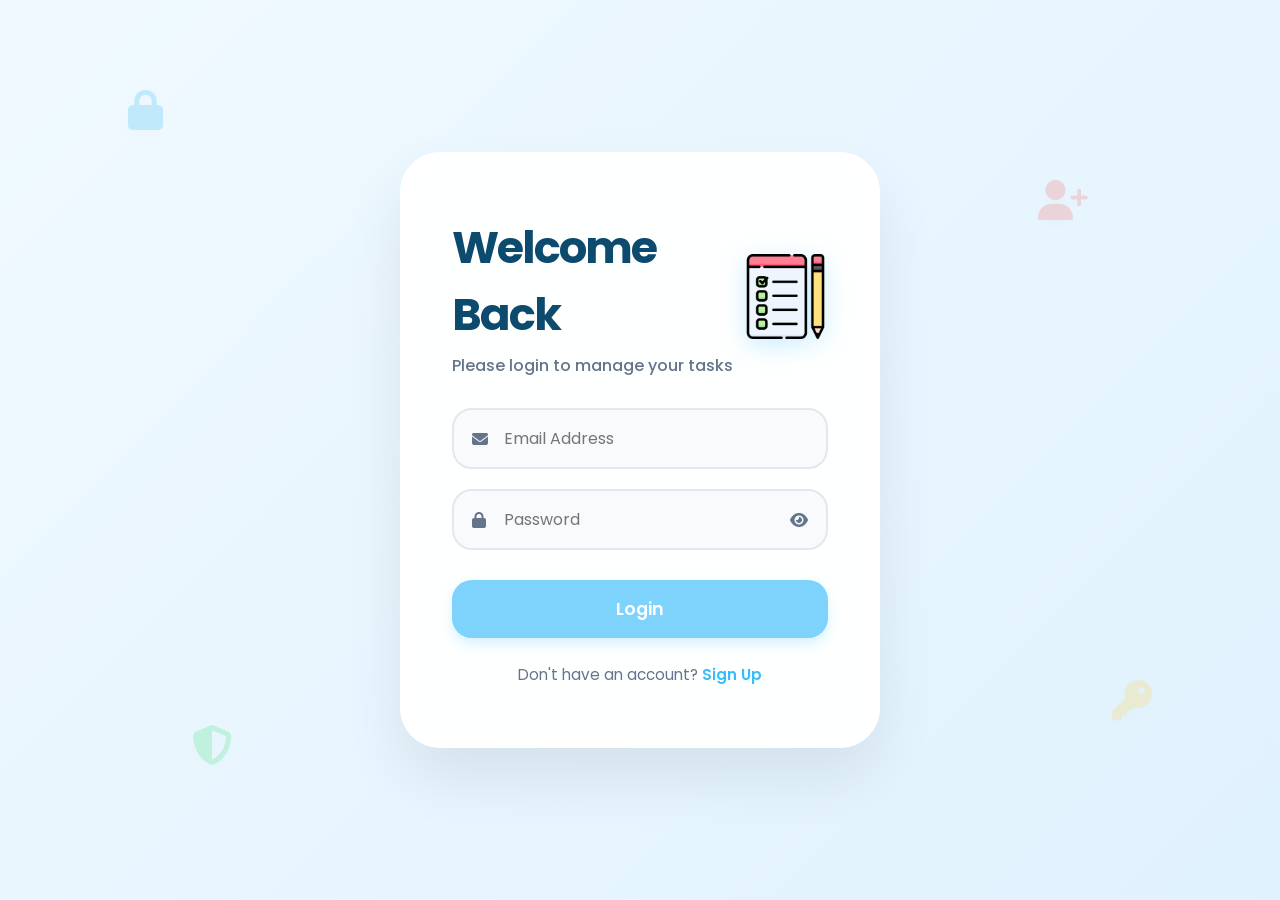
==== auth.html @ d261e5b7 "feat: Implement user authentication with login/logout functionality and update the To-Do app UI." ====
<!DOCTYPE html>
<html lang="en">
<head>
    <meta charset="UTF-8">
    <meta name="viewport" content="width=device-width, initial-scale=1.0">
    <title>Login - To-Do List</title>
    <!-- Google Fonts -->
    <link href="https://fonts.googleapis.com/css2?family=Poppins:wght@300;400;500;600&display=swap" rel="stylesheet">
    <!-- Font Awesome for Icons -->
    <link rel="stylesheet" href="https://cdnjs.cloudflare.com/ajax/libs/font-awesome/6.4.0/css/all.min.css">
    <link rel="stylesheet" href="style.css">
</head>
<body class="auth-page">

<div class="background-elements">
    <i class="fas fa-lock sticker"></i>
    <i class="fas fa-user-plus sticker"></i>
    <i class="fas fa-shield-alt sticker"></i>
    <i class="fas fa-key sticker"></i>
</div>

<div class="main-wrapper">
    <div class="todo-container auth-container">
        <header>
            <div class="header-text">
                <h1 id="authTitle">Welcome Back</h1>
                <p id="authSubtitle">Please login to manage your tasks</p>
            </div>
            <img src="check-list.png" alt="Checklist Icon" class="title-icon">
        </header>

        <form id="authForm">
            <div class="input-group">
                <i class="fas fa-envelope"></i>
                <input type="email" id="email" placeholder="Email Address" required>
            </div>
            <div class="input-group">
                <i class="fas fa-lock"></i>
                <input type="password" id="password" placeholder="Password" required>
                <i class="fas fa-eye toggle-password" id="togglePassword"></i>
            </div>
            
            <button type="submit" id="authBtn" class="primary-btn">Login</button>
        </form>

        <div class="auth-footer">
            <p id="toggleText">Don't have an account? <a href="#" id="toggleAuth">Sign Up</a></p>
        </div>
    </div>
</div>

<script src="auth.js"></script>

</body>
</html>
---- style.css ----
:root {
    --primary-color: #7dd3fc;
    --primary-hover: #38bdf8;
    --bg-gradient: linear-gradient(135deg, #f0f9ff 0%, #e0f2fe 100%);
    --card-bg: rgba(255, 255, 255, 0.95);
    --text-main: #0c4a6e;
    --text-muted: #64748b;
    --danger: #f87171;
    --success: #4ade80;
    --accent: #fcd34d;
    --sticker-opacity: 0.25;
}

* {
    margin: 0;
    padding: 0;
    box-sizing: border-box;
    font-family: 'Poppins', sans-serif;
}

body {
    background: var(--bg-gradient);
    min-height: 100vh;
    display: flex;
    justify-content: center;
    align-items: center;
    color: var(--text-main);
    padding: 40px 20px;
    /* Increased padding for better scroll feel */
    position: relative;
}


/* Floating Background Elements */
.background-elements {
    position: fixed;
    top: 0;
    left: 0;
    width: 100%;
    height: 100%;
    z-index: -1;
    pointer-events: none;
}

.sticker {
    position: absolute;
    font-size: 2.5rem;
    filter: drop-shadow(0 4px 6px rgba(0, 0, 0, 0.05));
    opacity: var(--sticker-opacity);
    animation: float 15s infinite ease-in-out;
}

@keyframes float {

    0%,
    100% {
        transform: translate(0, 0) rotate(0deg) scale(1);
    }

    50% {
        transform: translate(30px, -30px) rotate(15deg) scale(1.1);
    }
}

.sticker:nth-child(1) {
    top: 10%;
    left: 10%;
    color: #38bdf8;
    animation-delay: 0s;
}

.sticker:nth-child(2) {
    top: 20%;
    right: 15%;
    color: #f87171;
    animation-delay: 2s;
}

.sticker:nth-child(3) {
    bottom: 15%;
    left: 15%;
    color: #4ade80;
    animation-delay: 4s;
}

.sticker:nth-child(4) {
    bottom: 20%;
    right: 10%;
    color: #fcd34d;
    animation-delay: 6s;
}

.sticker:nth-child(5) {
    top: 40%;
    left: 5%;
    color: #818cf8;
    animation-delay: 8s;
}

.sticker:nth-child(6) {
    top: 50%;
    right: 5%;
    color: #f472b6;
    animation-delay: 10s;
}

.sticker:nth-child(7) {
    bottom: 40%;
    left: 80%;
    color: #2dd4bf;
    animation-delay: 1s;
}

.sticker:nth-child(8) {
    top: 70%;
    left: 40%;
    color: #fb923c;
    animation-delay: 3s;
}

.main-wrapper {
    width: 100%;
    max-width: 480px;
    animation: fadeIn 0.8s ease-out;
    z-index: 10;
}

@keyframes fadeIn {
    from {
        opacity: 0;
        transform: scale(0.95);
    }

    to {
        opacity: 1;
        transform: scale(1);
    }
}

.todo-container {
    background: var(--card-bg);
    border-radius: 40px;
    padding: 40px;
    box-shadow: 0 30px 60px rgba(0, 0, 0, 0.08);
    border: 12px solid white;
    min-height: 550px;
    display: flex;
    flex-direction: column;
    height: auto;
    /* Allow growth */
}


header {
    margin-bottom: 30px;
    display: flex;
    align-items: center;
    justify-content: space-between;
}

.header-text {
    text-align: left;
}

.title-icon {
    width: 85px;
    height: auto;
    filter: drop-shadow(0 6px 12px rgba(125, 211, 252, 0.4));
    transition: transform 0.3s ease;
}

.title-icon:hover {
    transform: scale(1.1) rotate(-5deg);
}

header h1 {
    font-size: 2.8rem;
    font-weight: 700;
    color: var(--text-main);
    letter-spacing: -2px;
}

header p {
    color: var(--text-muted);
    font-size: 0.95rem;
    margin-top: 5px;
    font-weight: 500;
}


.input-section {
    display: flex;
    gap: 12px;
    margin-bottom: 25px;
}

#taskInput {
    flex: 1;
    background: #f8fafc;
    border: 2px solid #e2e8f0;
    border-radius: 20px;
    padding: 16px 22px;
    color: var(--text-main);
    font-size: 1rem;
    transition: all 0.3s ease;
}

#taskInput:focus {
    outline: none;
    border-color: var(--primary-color);
    box-shadow: 0 0 0 4px rgba(125, 211, 252, 0.4);
}

#addBtn {
    background: var(--primary-color);
    border: none;
    border-radius: 20px;
    width: 58px;
    height: 58px;
    color: white;
    font-size: 1.4rem;
    cursor: pointer;
    transition: all 0.3s cubic-bezier(0.4, 0, 0.2, 1);
    box-shadow: 0 6px 12px rgba(125, 211, 252, 0.3);
}

#addBtn:hover {
    background: var(--primary-hover);
    transform: translateY(-3px);
    box-shadow: 0 8px 16px rgba(125, 211, 252, 0.4);
}

.filter-section {
    display: flex;
    justify-content: center;
    gap: 8px;
    margin-bottom: 25px;
}

.filter-btn {
    background: #f1f5f9;
    border: none;
    color: var(--text-muted);
    font-weight: 600;
    font-size: 0.8rem;
    cursor: pointer;
    padding: 10px 18px;
    transition: all 0.2s ease;
    border-radius: 50px;
    text-transform: uppercase;
    letter-spacing: 0.5px;
}

.filter-btn.active {
    background: var(--text-main);
    color: white;
}

#taskList {
    list-style: none;
    flex: 1;
    /* Take up available space */
    margin-bottom: 20px;
    padding-right: 4px;
    min-height: 250px;
    /* Prevent total collapse */
}


/* Custom Scrollbar */
#taskList::-webkit-scrollbar {
    width: 6px;
}

#taskList::-webkit-scrollbar-thumb {
    background: #e2e8f0;
    border-radius: 10px;
}

.task-item {
    background: white;
    border: 2px solid #f1f5f9;
    border-radius: 20px;
    padding: 16px 20px;
    margin-bottom: 15px;
    display: flex;
    align-items: center;
    gap: 15px;
    transition: all 0.3s cubic-bezier(0.4, 0, 0.2, 1);
}

.task-item:hover {
    border-color: var(--primary-color);
    transform: translateX(5px);
    box-shadow: 0 4px 12px rgba(0, 0, 0, 0.03);
}

.task-item.completed {
    background: #f8fafc;
    border-color: transparent;
    opacity: 0.7;
}

.task-item.completed span {
    text-decoration: line-through;
    color: var(--text-muted);
}

.task-checkbox {
    width: 26px;
    height: 26px;
    border-radius: 10px;
    border: 2.5px solid var(--primary-color);
    cursor: pointer;
    display: flex;
    justify-content: center;
    align-items: center;
    transition: all 0.2s ease;
    flex-shrink: 0;
}

.task-checkbox.checked {
    background: var(--success);
    border-color: var(--success);
}

.task-checkbox.checked::after {
    content: '\f00c';
    font-family: 'Font Awesome 6 Free';
    font-weight: 900;
    color: white;
    font-size: 0.9rem;
}

.task-text {
    flex: 1;
    font-size: 1.05rem;
    color: var(--text-main);
    font-weight: 500;
}

.task-actions {
    display: flex;
    gap: 10px;
}

.action-btn {
    background: transparent;
    border: none;
    color: var(--text-muted);
    cursor: pointer;
    padding: 6px;
    transition: all 0.2s ease;
    font-size: 1.1rem;
}

.edit-btn:hover {
    color: var(--accent);
    transform: scale(1.1);
}

.delete-btn:hover {
    color: var(--danger);
    transform: scale(1.1);
}

.stats-section {
    display: flex;
    justify-content: space-between;
    align-items: center;
    padding-top: 25px;
    border-top: 2px solid #f1f5f9;
    font-size: 0.95rem;
    color: var(--text-muted);
    font-weight: 500;
    margin-top: auto;
}

#clearCompleted {
    background: transparent;
    border: none;
    color: var(--text-muted);
    cursor: pointer;
    font-weight: 600;
    transition: color 0.2s ease;
}

#clearCompleted:hover {
    color: var(--danger);
    text-decoration: underline;
}

.empty-state {
    text-align: center;
    padding: 60px 0;
    color: var(--text-muted);
}

.empty-state i {
    font-size: 4rem;
    color: var(--primary-color);
    opacity: 0.4;
    margin-bottom: 20px;
    display: block;
}

/* User Session */
.user-session {
    display: flex;
    justify-content: space-between;
    align-items: center;
    margin-bottom: 20px;
    padding-bottom: 15px;
    border-bottom: 2px solid #f1f5f9;
}

#userEmail {
    font-size: 0.9rem;
    color: var(--text-muted);
    font-weight: 600;
}

.logout-btn {
    background: #fee2e2;
    color: #ef4444;
    border: none;
    padding: 8px 14px;
    border-radius: 12px;
    font-size: 0.85rem;
    font-weight: 600;
    cursor: pointer;
    transition: all 0.2s ease;
    display: flex;
    align-items: center;
    gap: 6px;
}

.logout-btn:hover {
    background: #fecaca;
    transform: scale(1.05);
}

/* Auth Page Styles */
.auth-container {
    padding: 50px 40px;
    min-height: auto;
}

#authForm {
    display: flex;
    flex-direction: column;
    gap: 20px;
}

.input-group {
    position: relative;
    display: flex;
    align-items: center;
}

.input-group i:first-child {
    position: absolute;
    left: 20px;
    color: var(--text-muted);
}

.input-group input {
    width: 100%;
    background: #f8fafc;
    border: 2px solid #e2e8f0;
    border-radius: 20px;
    padding: 16px 20px 16px 50px;
    color: var(--text-main);
    font-size: 1rem;
    transition: all 0.3s ease;
}

.input-group input:focus {
    outline: none;
    border-color: var(--primary-color);
    box-shadow: 0 0 0 4px rgba(125, 211, 252, 0.4);
}

.toggle-password {
    position: absolute;
    right: 20px;
    cursor: pointer;
    color: var(--text-muted);
    transition: color 0.3s ease;
}

.toggle-password:hover {
    color: var(--primary-hover);
}

.primary-btn {
    background: var(--primary-color);
    border: none;
    border-radius: 20px;
    padding: 16px;
    color: white;
    font-size: 1.1rem;
    font-weight: 600;
    cursor: pointer;
    transition: all 0.3s cubic-bezier(0.4, 0, 0.2, 1);
    box-shadow: 0 6px 12px rgba(125, 211, 252, 0.3);
    margin-top: 10px;
}

.primary-btn:hover {
    background: var(--primary-hover);
    transform: translateY(-3px);
    box-shadow: 0 8px 16px rgba(125, 211, 252, 0.4);
}

.auth-footer {
    margin-top: 25px;
    text-align: center;
    font-size: 0.95rem;
    color: var(--text-muted);
}

.auth-footer a {
    color: var(--primary-hover);
    text-decoration: none;
    font-weight: 600;
}

.auth-footer a:hover {
    text-decoration: underline;
}

#authSubtitle {
    color: var(--text-muted);
    font-size: 1rem;
    margin-top: 5px;
}
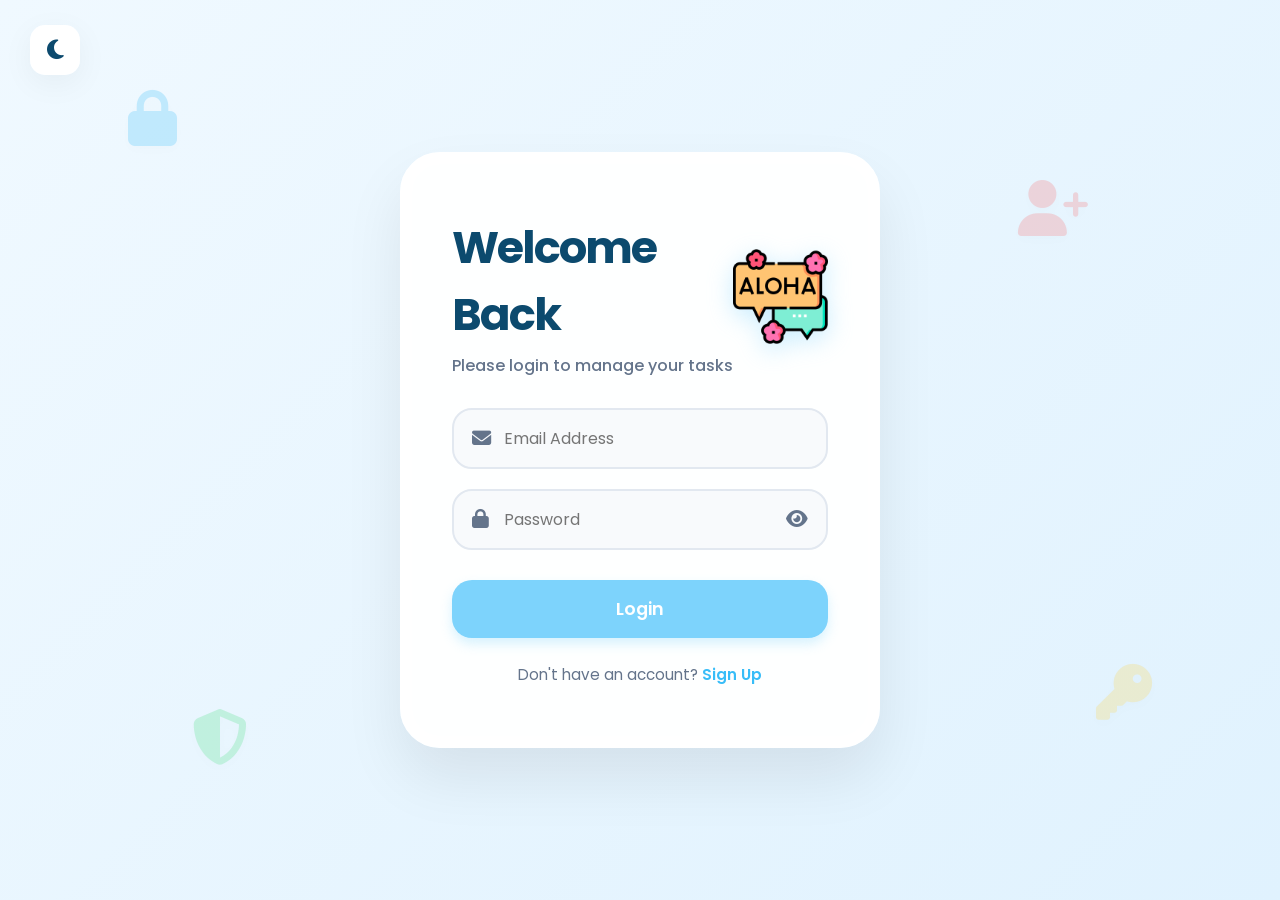
==== commit 5aff7b92: "feat: Add dark/light theme toggle, refactor user session UI, and include new image assets." ====
--- a/auth.html
+++ b/auth.html
@@ -1,5 +1,6 @@
 <!DOCTYPE html>
 <html lang="en">
+
 <head>
     <meta charset="UTF-8">
     <meta name="viewport" content="width=device-width, initial-scale=1.0">
@@ -9,47 +10,57 @@
     <!-- Font Awesome for Icons -->
     <link rel="stylesheet" href="https://cdnjs.cloudflare.com/ajax/libs/font-awesome/6.4.0/css/all.min.css">
     <link rel="stylesheet" href="style.css">
+    <link rel="icon" type="image/png" href="log-in.png">
 </head>
+
 <body class="auth-page">
 
-<div class="background-elements">
-    <i class="fas fa-lock sticker"></i>
-    <i class="fas fa-user-plus sticker"></i>
-    <i class="fas fa-shield-alt sticker"></i>
-    <i class="fas fa-key sticker"></i>
-</div>
+    <div class="theme-toggle">
+        <button class="theme-btn" id="themeBtn">
+            <i class="fas fa-moon"></i>
+        </button>
+    </div>
 
-<div class="main-wrapper">
-    <div class="todo-container auth-container">
-        <header>
-            <div class="header-text">
-                <h1 id="authTitle">Welcome Back</h1>
-                <p id="authSubtitle">Please login to manage your tasks</p>
+    <div class="background-elements">
+        <i class="fas fa-lock sticker"></i>
+        <i class="fas fa-user-plus sticker"></i>
+        <i class="fas fa-shield-alt sticker"></i>
+        <i class="fas fa-key sticker"></i>
+    </div>
+
+    <div class="main-wrapper">
+        <div class="todo-container auth-container">
+            <header>
+                <div class="header-text">
+                    <h1 id="authTitle">Welcome Back</h1>
+                    <p id="authSubtitle">Please login to manage your tasks</p>
+                </div>
+                <img src="aloha.png" alt="Checklist Icon" class="title-icon">
+            </header>
+
+            <form id="authForm">
+                <div class="input-group">
+                    <i class="fas fa-envelope"></i>
+                    <input type="email" id="email" placeholder="Email Address" required>
+                </div>
+                <div class="input-group">
+                    <i class="fas fa-lock"></i>
+                    <input type="password" id="password" placeholder="Password" required>
+                    <i class="fas fa-eye toggle-password" id="togglePassword"></i>
+                </div>
+
+                <button type="submit" id="authBtn" class="primary-btn">Login</button>
+            </form>
+
+            <div class="auth-footer">
+                <p id="toggleText">Don't have an account? <a href="#" id="toggleAuth">Sign Up</a></p>
             </div>
-            <img src="check-list.png" alt="Checklist Icon" class="title-icon">
-        </header>
-
-        <form id="authForm">
-            <div class="input-group">
-                <i class="fas fa-envelope"></i>
-                <input type="email" id="email" placeholder="Email Address" required>
-            </div>
-            <div class="input-group">
-                <i class="fas fa-lock"></i>
-                <input type="password" id="password" placeholder="Password" required>
-                <i class="fas fa-eye toggle-password" id="togglePassword"></i>
-            </div>
-            
-            <button type="submit" id="authBtn" class="primary-btn">Login</button>
-        </form>
-
-        <div class="auth-footer">
-            <p id="toggleText">Don't have an account? <a href="#" id="toggleAuth">Sign Up</a></p>
         </div>
     </div>
-</div>
 
-<script src="auth.js"></script>
+    <script src="theme.js"></script>
+    <script src="auth.js"></script>
 
 </body>
-</html>
+
+</html>
--- a/style.css
+++ b/style.css
@@ -11,6 +11,86 @@
     --sticker-opacity: 0.25;
 }
 
+.dark-mode {
+    --bg-gradient: linear-gradient(135deg, #020617 0%, #0f172a 100%);
+    --card-bg: rgba(30, 41, 59, 0.75);
+    --text-main: #ffffff;
+    --text-muted: #cbd5e1;
+    --sticker-opacity: 0.15;
+}
+
+.dark-mode .todo-container {
+    border-color: rgba(255, 255, 255, 0.05);
+    box-shadow: 0 30px 60px rgba(0, 0, 0, 0.4);
+}
+
+.dark-mode #taskInput {
+    background: rgba(15, 23, 42, 0.6);
+    border-color: rgba(255, 255, 255, 0.1);
+    color: white;
+}
+
+.dark-mode .filter-btn {
+    background: rgba(15, 23, 42, 0.6);
+    color: var(--text-muted);
+}
+
+.dark-mode .filter-btn.active {
+    background: var(--primary-color);
+    color: #0c4a6e;
+}
+
+.dark-mode .task-item {
+    background: rgba(255, 255, 255, 0.03);
+    border-color: rgba(255, 255, 255, 0.05);
+}
+
+.dark-mode .task-item:hover {
+    background: rgba(255, 255, 255, 0.06);
+}
+
+.dark-mode .input-group input {
+    background: rgba(15, 23, 42, 0.6);
+    border-color: rgba(255, 255, 255, 0.1);
+}
+
+
+/* Theme Toggle */
+.theme-toggle {
+    position: absolute;
+    top: 25px;
+    left: 30px;
+    z-index: 1000;
+}
+
+.theme-btn {
+    background: var(--card-bg);
+    backdrop-filter: blur(10px);
+    border: 1px solid rgba(255, 255, 255, 0.3);
+    width: 50px;
+    height: 50px;
+    border-radius: 15px;
+    display: flex;
+    align-items: center;
+    justify-content: center;
+    cursor: pointer;
+    font-size: 1.4rem;
+    color: var(--text-main);
+    box-shadow: 0 8px 32px rgba(0, 0, 0, 0.05);
+    transition: all 0.3s ease;
+}
+
+.theme-btn:hover {
+    transform: scale(1.1) rotate(15deg);
+    background: var(--primary-color);
+    color: white;
+}
+
+.dark-mode .theme-btn {
+    border-color: rgba(255, 255, 255, 0.1);
+}
+
+
 * {
     margin: 0;
     padding: 0;
@@ -44,7 +124,7 @@
 
 .sticker {
     position: absolute;
-    font-size: 2.5rem;
+    font-size: 3.5rem;
     filter: drop-shadow(0 4px 6px rgba(0, 0, 0, 0.05));
     opacity: var(--sticker-opacity);
     animation: float 15s infinite ease-in-out;
@@ -153,24 +233,7 @@
 
 header {
     margin-bottom: 30px;
-    display: flex;
-    align-items: center;
-    justify-content: space-between;
-}
-
-.header-text {
-    text-align: left;
-}
-
-.title-icon {
-    width: 85px;
-    height: auto;
-    filter: drop-shadow(0 6px 12px rgba(125, 211, 252, 0.4));
-    transition: transform 0.3s ease;
-}
-
-.title-icon:hover {
-    transform: scale(1.1) rotate(-5deg);
+    text-align: center;
 }
 
 header h1 {
@@ -187,6 +250,16 @@
     font-weight: 500;
 }
 
+.header-icon {
+    width: 85px;
+    height: auto;
+    filter: drop-shadow(0 8px 15px rgba(125, 211, 252, 0.3));
+    transition: all 0.3s ease;
+}
+
+.header-icon:hover {
+    transform: translateY(-50%) scale(1.1) rotate(5deg);
+}
 
 .input-section {
     display: flex;
@@ -218,7 +291,7 @@
     width: 58px;
     height: 58px;
     color: white;
-    font-size: 1.4rem;
+    font-size: 1.65rem;
     cursor: pointer;
     transition: all 0.3s cubic-bezier(0.4, 0, 0.2, 1);
     box-shadow: 0 6px 12px rgba(125, 211, 252, 0.3);
@@ -351,7 +424,7 @@
     cursor: pointer;
     padding: 6px;
     transition: all 0.2s ease;
-    font-size: 1.1rem;
+    font-size: 1.25rem;
 }
 
 .edit-btn:hover {
@@ -404,19 +477,48 @@
     display: block;
 }
 
+header {
+    margin-bottom: 30px;
+    display: flex;
+    align-items: center;
+    justify-content: space-between;
+}
+
+.header-text {
+    text-align: left;
+}
+
+.title-icon {
+    width: 95px;
+    height: auto;
+    filter: drop-shadow(0 6px 12px rgba(125, 211, 252, 0.4));
+    transition: transform 0.3s ease;
+}
+
+.title-icon:hover {
+    transform: scale(1.1) rotate(-5deg);
+}
+
 /* User Session */
 .user-session {
-    display: flex;
-    justify-content: space-between;
-    align-items: center;
-    margin-bottom: 20px;
-    padding-bottom: 15px;
-    border-bottom: 2px solid #f1f5f9;
+    position: absolute;
+    top: 25px;
+    right: 30px;
+    display: flex;
+    align-items: center;
+    gap: 15px;
+    background: rgba(255, 255, 255, 0.8);
+    backdrop-filter: blur(10px);
+    padding: 10px 20px;
+    border-radius: 20px;
+    border: 1px solid rgba(255, 255, 255, 0.3);
+    box-shadow: 0 8px 32px rgba(0, 0, 0, 0.05);
+    z-index: 1000;
 }
 
 #userEmail {
     font-size: 0.9rem;
-    color: var(--text-muted);
+    color: var(--text-main);
     font-weight: 600;
 }
 
@@ -426,13 +528,17 @@
     border: none;
     padding: 8px 14px;
     border-radius: 12px;
-    font-size: 0.85rem;
+    font-size: 0.9rem;
     font-weight: 600;
     cursor: pointer;
     transition: all 0.2s ease;
     display: flex;
     align-items: center;
-    gap: 6px;
+    gap: 8px;
+}
+
+.logout-btn i {
+    font-size: 1.1rem;
 }
 
 .logout-btn:hover {
@@ -462,6 +568,7 @@
     position: absolute;
     left: 20px;
     color: var(--text-muted);
+    font-size: 1.2rem;
 }
 
 .input-group input {
@@ -486,6 +593,7 @@
     right: 20px;
     cursor: pointer;
     color: var(--text-muted);
+    font-size: 1.2rem;
     transition: color 0.3s ease;
 }
 
